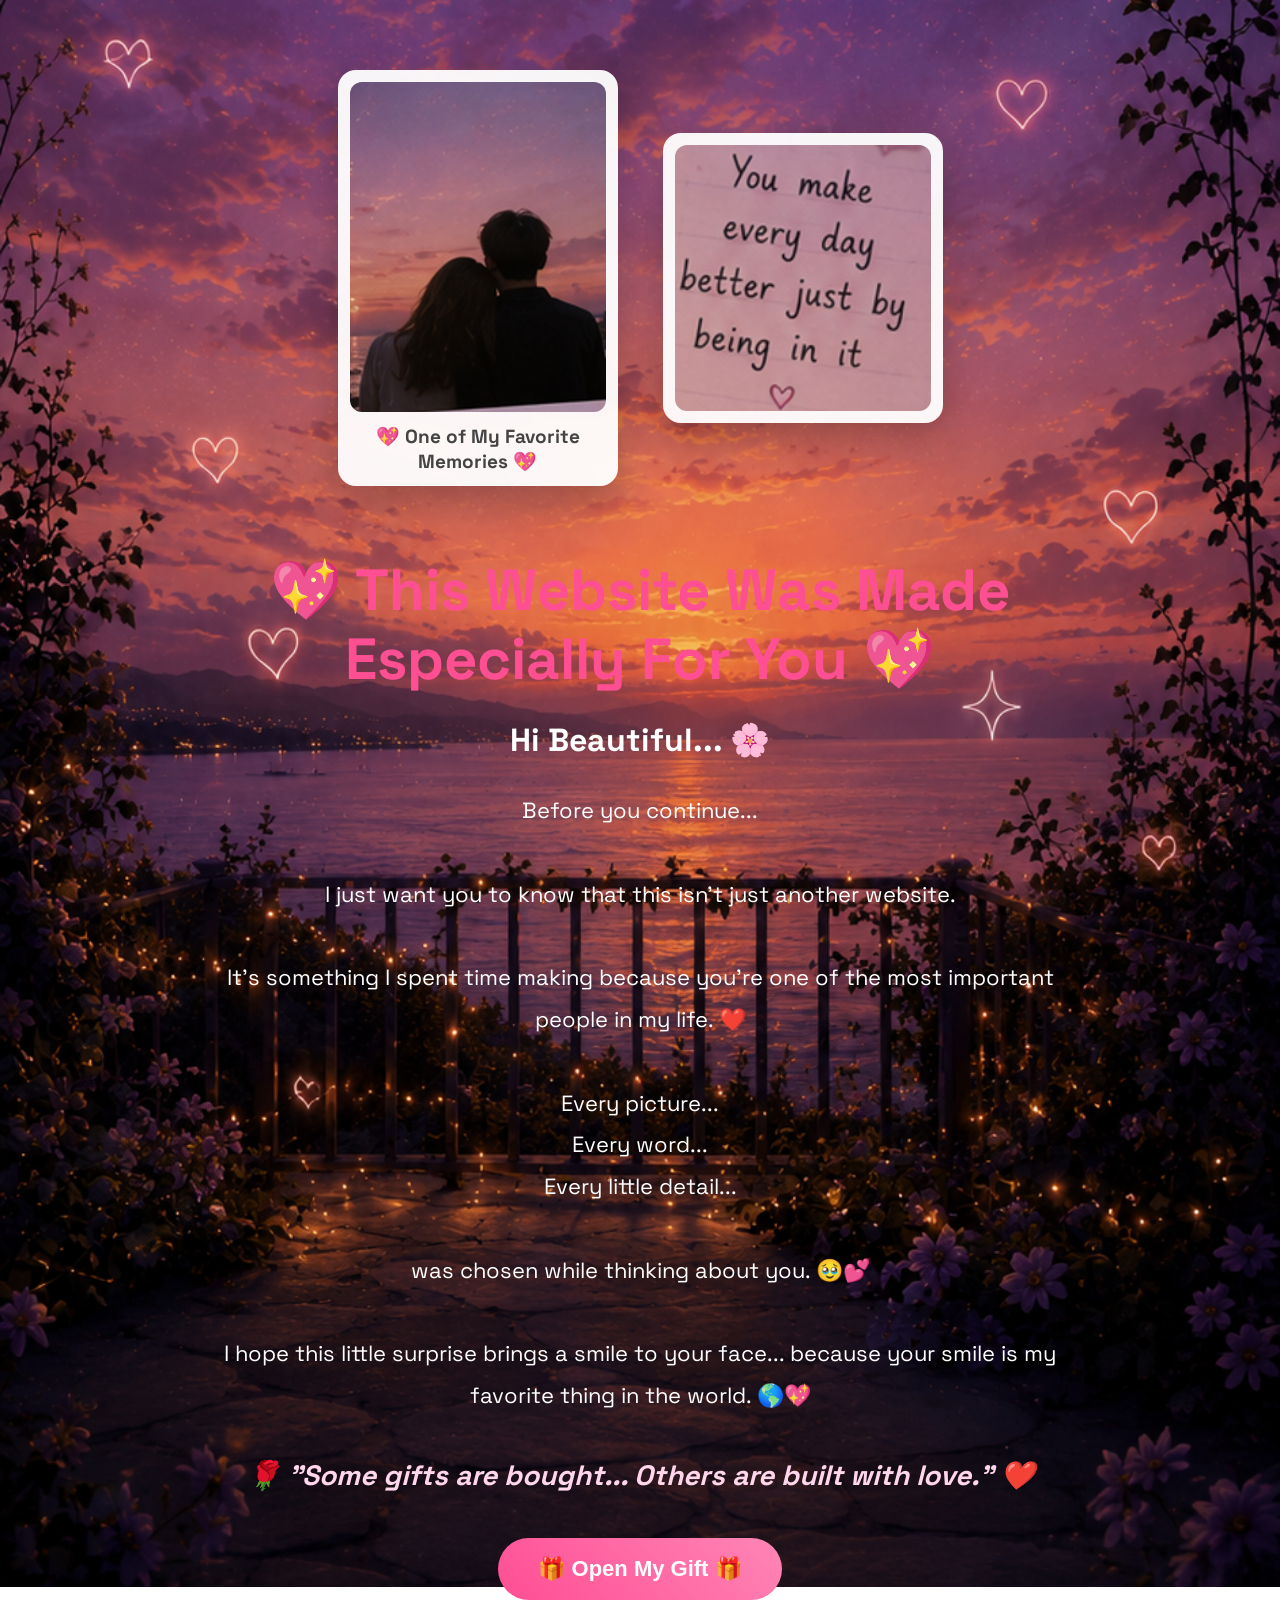
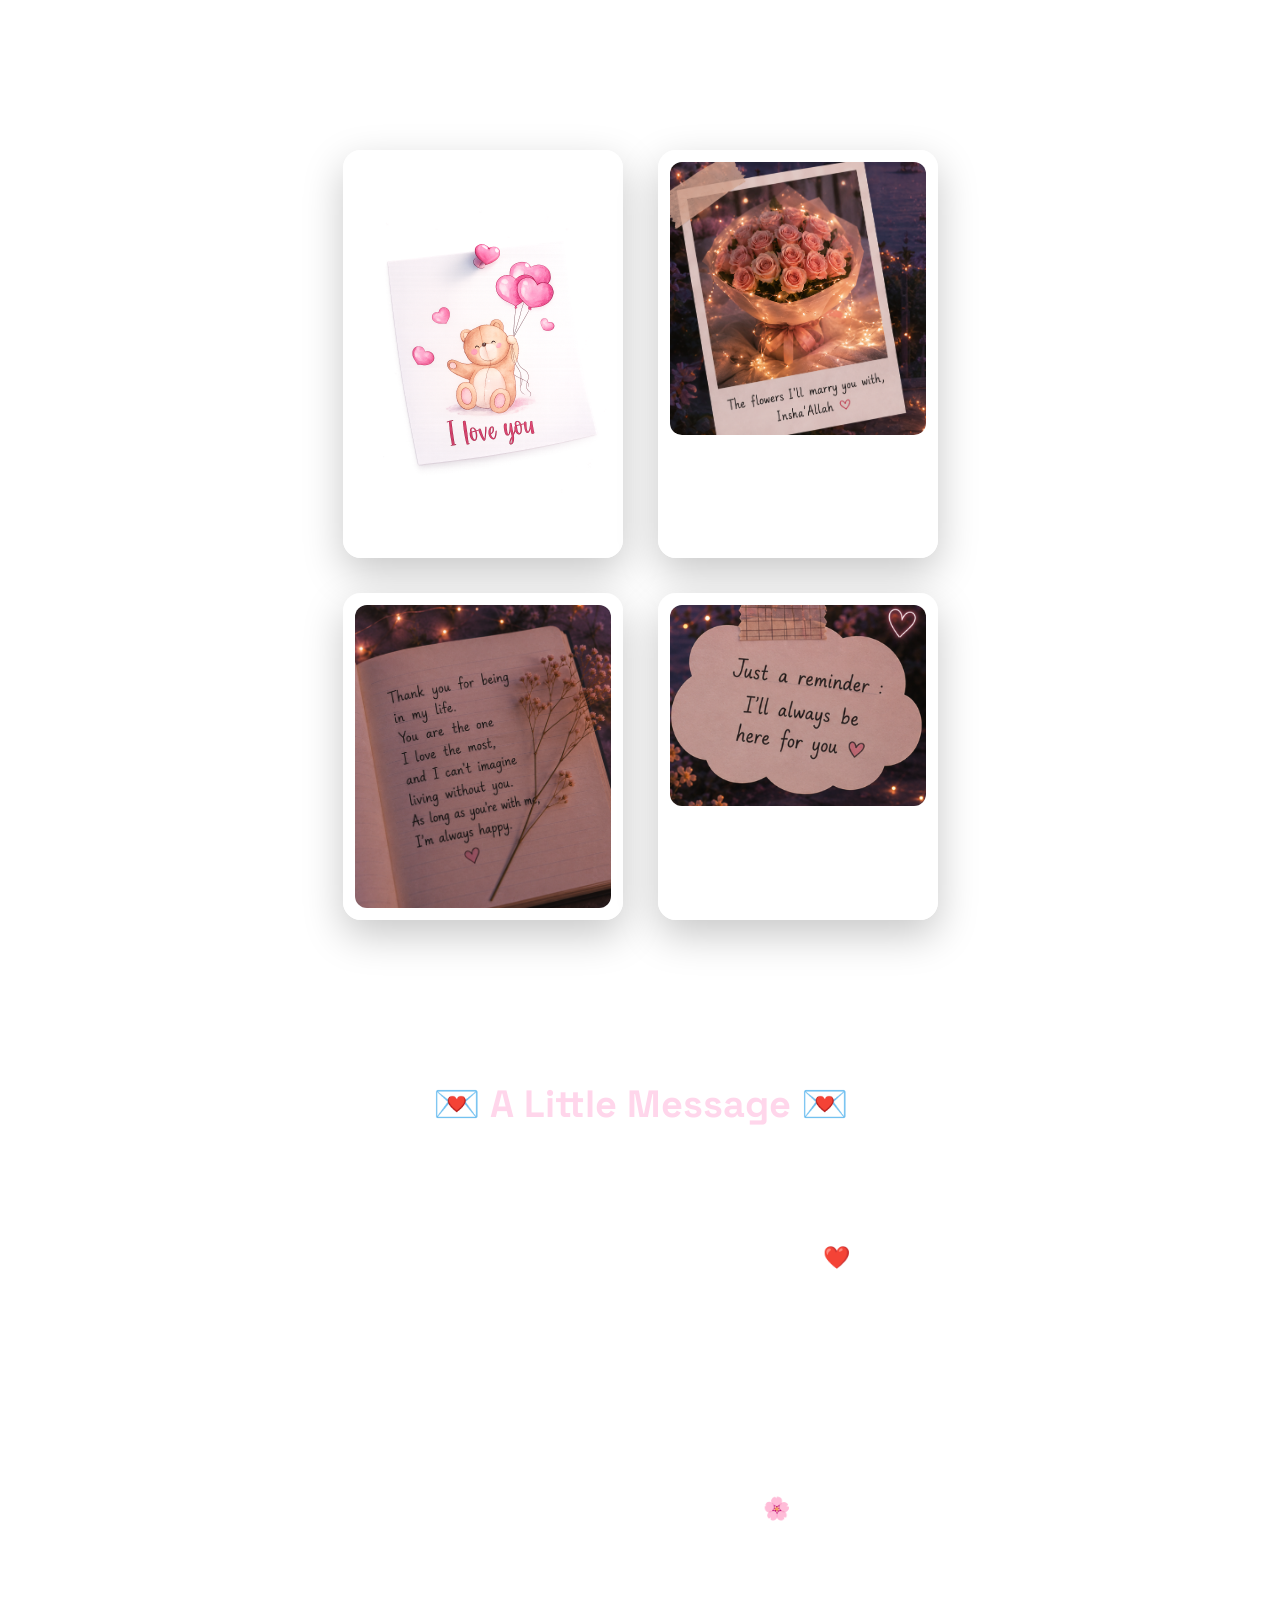
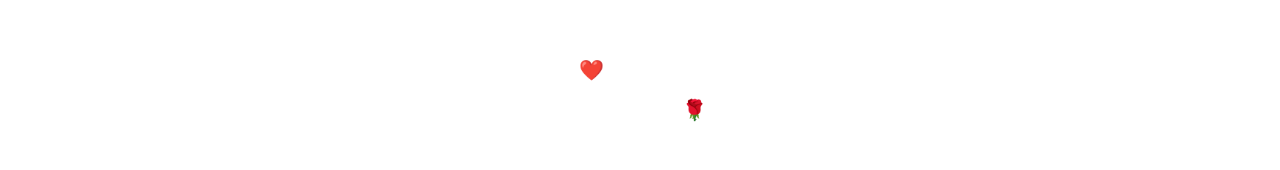
==== index.html @ cead7d9c "Rename website.html to index.html" ====
<!DOCTYPE html>
<html lang="en">

<head>

    <meta charset="UTF-8">

    <meta name="viewport" content="width=device-width, initial-scale=1.0">

    <title>For Farida ❤️</title>

    <!-- Google Font -->

    <link rel="preconnect" href="https://fonts.googleapis.com">

    <link rel="preconnect" href="https://fonts.gstatic.com" crossorigin>

    <link href="https://fonts.googleapis.com/css2?family=Space+Grotesk:wght@400;500;700&display=swap" rel="stylesheet">

    <link rel="stylesheet" href="website.css">
    <script src="js/main.js"></script>

</head>

<body>

<!-- ================= HERO ================= -->

<section class="hero">

<div class="top-cards">

<div class="card">

<img src="love-photo1.PNG" alt="memory">

<p>💖 One of My Favorite Memories 💖</p>

</div>

<div class="card">

<img src="love-note1.PNG" alt="love note">

</div>

</div>

<div class="hero-content">

<h1>

💖 This Website Was Made Especially For You 💖

</h1>

<h2>

Hi Beautiful... 🌸

</h2>

<p>

Before you continue...

<br><br>

I just want you to know that this isn't just another website.

<br><br>

It's something I spent time making because you're one of the most important people in my life. ❤️

<br><br>

Every picture...

<br>

Every word...

<br>

Every little detail...

<br><br>

was chosen while thinking about you. 🥹💕

<br><br>

I hope this little surprise brings a smile to your face...

because your smile is my favorite thing in the world. 🌎💖

</p>

<div class="quote">

🌹 "Some gifts are bought...

Others are built with love." ❤️

</div>

<a href="index2.html">

<button class="main-button">

🎁 Open My Gift 🎁

</button>

</a>

</div>

</section>

<!-- ================= GALLERY ================= -->

<section class="gallery">

<div class="gallery-card teddy">

<img src="teddy-bear-loving1.png" alt="teddy">

</div>

<div class="gallery-card">

<img src="love flowers.png" alt="flowers">

</div>

<div class="gallery-card">

<img src="message-in-book1.png" alt="book">

</div>

<div class="gallery-card">

<img src="love-cloud1.PNG" alt="cloud">

</div>

</section>

<!-- ================= LITTLE MESSAGE ================= -->

<section class="little-message">

<h2>

💌 A Little Message 💌

</h2>

<p>

Maybe this isn't the biggest gift...

<br><br>

But it's one I made with all my heart. ❤️

<br><br>

Every line of code...

Every animation...

Every picture...

Every tiny detail...

was created while thinking about you.

<br><br>

Thank you for making my days happier.

Thank you for every memory.

Thank you for simply being you. 🌸

</p>

</section>

<!-- ================= FOOTER ================= -->

<footer>

<p>

Made with ❤️ especially for

<strong>Farida</strong>

</p>

<p>

From Omar 🌹

</p>

</footer>

</body>

</html>
---- website.css ----
/* ==========================================
            GOOGLE FONT
========================================== */

*{
    margin:0;
    padding:0;
    box-sizing:border-box;
}

html{
    scroll-behavior:smooth;
}

body{

    font-family:'Space Grotesk',sans-serif;

    background-image:url("background-for-website1.png");

    background-size:cover;

    background-position:center;

    background-repeat:no-repeat;

    background-attachment:fixed;

    overflow-x:hidden;

}

/* ==========================================
                HERO
========================================== */

.hero{

    min-height:100vh;

    display:flex;

    flex-direction:column;

    justify-content:center;

    align-items:center;

    padding:70px 25px;

}

/* ==========================================
            TOP CARDS
========================================== */

.top-cards{

    display:flex;

    justify-content:center;

    align-items:center;

    gap:45px;

    flex-wrap:wrap;

    margin-bottom:70px;

}

/* ==========================================
                CARD
========================================== */

.card{

    width:280px;

    background:rgba(255,255,255,.95);

    border-radius:18px;

    padding:12px;

    box-shadow:0 15px 40px rgba(0,0,0,.25);

    backdrop-filter:blur(10px);

    transition:.35s;

    animation:fadeUp 1s ease;

}

.card:hover{

    transform:translateY(-10px) scale(1.04);

    box-shadow:0 25px 55px rgba(0,0,0,.35);

}

.card img{

    width:100%;

    display:block;

    border-radius:12px;

}

.card p{

    margin-top:12px;

    text-align:center;

    font-size:19px;

    font-weight:bold;

    color:#444;

}

/* ==========================================
            HERO CONTENT
========================================== */

.hero-content{

    width:min(900px,95%);

    text-align:center;

    animation:fadeUp 1.4s ease;

}

.hero-content h1{

    color:#ff4f93;

    font-size:58px;

    margin-bottom:25px;

    line-height:1.2;

}

.hero-content h2{

    color:white;

    font-size:32px;

    margin-bottom:30px;

}

.hero-content p{

    color:white;

    font-size:22px;

    line-height:1.9;

}

/* ==========================================
                QUOTE
========================================== */

.quote{

    margin-top:40px;

    color:#ffd6eb;

    font-size:28px;

    font-weight:bold;

    font-style:italic;

}

/* ==========================================
                BUTTON
========================================== */

.main-button{

    margin-top:45px;

    padding:18px 40px;

    border:none;

    border-radius:60px;

    cursor:pointer;

    font-size:22px;

    font-weight:bold;

    background:linear-gradient(45deg,#ff4d94,#ff86b6);

    color:white;

    transition:.35s;

    animation:pulse 2.5s infinite;

}

.main-button:hover{

    transform:scale(1.08);

    background:linear-gradient(45deg,#ff2f83,#ff6ba5);

}

/* ==========================================
                GALLERY
========================================== */

.gallery{

    width:100%;

    display:grid;

    grid-template-columns:repeat(2,280px);

    justify-content:center;

    gap:35px;

    padding:80px 20px;

}

.gallery-card{

    background:rgba(255,255,255,.95);

    border-radius:18px;

    padding:12px;

    box-shadow:0 15px 40px rgba(0,0,0,.22);

    transition:.35s;

    animation:fadeUp 1s ease;

}

.gallery-card:hover{

    transform:translateY(-10px);

}

.gallery-card img{

    width:100%;

    border-radius:12px;

    display:block;

}

/* ==========================================
            TEDDY FLOAT
========================================== */

.teddy{

    animation:float 4s ease-in-out infinite;

}

/* ==========================================
            LITTLE MESSAGE
========================================== */

.little-message{

    width:min(900px,92%);

    margin:40px auto;

    text-align:center;

    background:rgba(255,255,255,.12);

    backdrop-filter:blur(10px);

    border-radius:20px;

    padding:40px;

}

.little-message h2{

    color:#ffd6eb;

    font-size:38px;

    margin-bottom:25px;

}

.little-message p{

    color:white;

    font-size:22px;

    line-height:1.9;

}

/* ==========================================
                FOOTER
========================================== */

footer{

    padding:40px;

    text-align:center;

    color:white;

    font-size:20px;

    line-height:2;

}

/* ==========================================
            ANIMATIONS
========================================== */

@keyframes fadeUp{

    from{

        opacity:0;

        transform:translateY(40px);

    }

    to{

        opacity:1;

        transform:translateY(0);

    }

}

@keyframes pulse{

    0%{

        transform:scale(1);

    }

    50%{

        transform:scale(1.05);

    }

    100%{

        transform:scale(1);

    }

}

@keyframes float{

    0%{

        transform:translateY(0);

    }

    50%{

        transform:translateY(-12px);

    }

    100%{

        transform:translateY(0);

    }

}

/* ==========================================
            RESPONSIVE
========================================== */

@media(max-width:900px){

.hero-content h1{

font-size:42px;

}

.hero-content h2{

font-size:25px;

}

.hero-content p{

font-size:18px;

}

.gallery{

grid-template-columns:1fr;

}

.main-button{

width:90%;

}

}/* ==========================================
        JAVASCRIPT ANIMATIONS
========================================== */

.hidden{

opacity:0;

transform:translateY(50px);

transition:.8s ease;

}

.show{

opacity:1;

transform:translateY(0);

}

/* Floating Hearts */

.floating-heart{

position:fixed;

bottom:-30px;

animation:heartUp 6s linear forwards;

pointer-events:none;

z-index:999;

}

/* Mouse Hearts */

.mouse-heart{

position:absolute;

animation:mouseHeart 1s forwards;

pointer-events:none;

z-index:999;

}

@keyframes heartUp{

0%{

transform:translateY(0);

opacity:1;

}

100%{

transform:translateY(-900px);

opacity:0;

}

}

@keyframes mouseHeart{

0%{

transform:translate(-50%,-50%) scale(1);

opacity:1;

}

100%{

transform:translate(-50%,-120px) scale(0);

opacity:0;

}

}
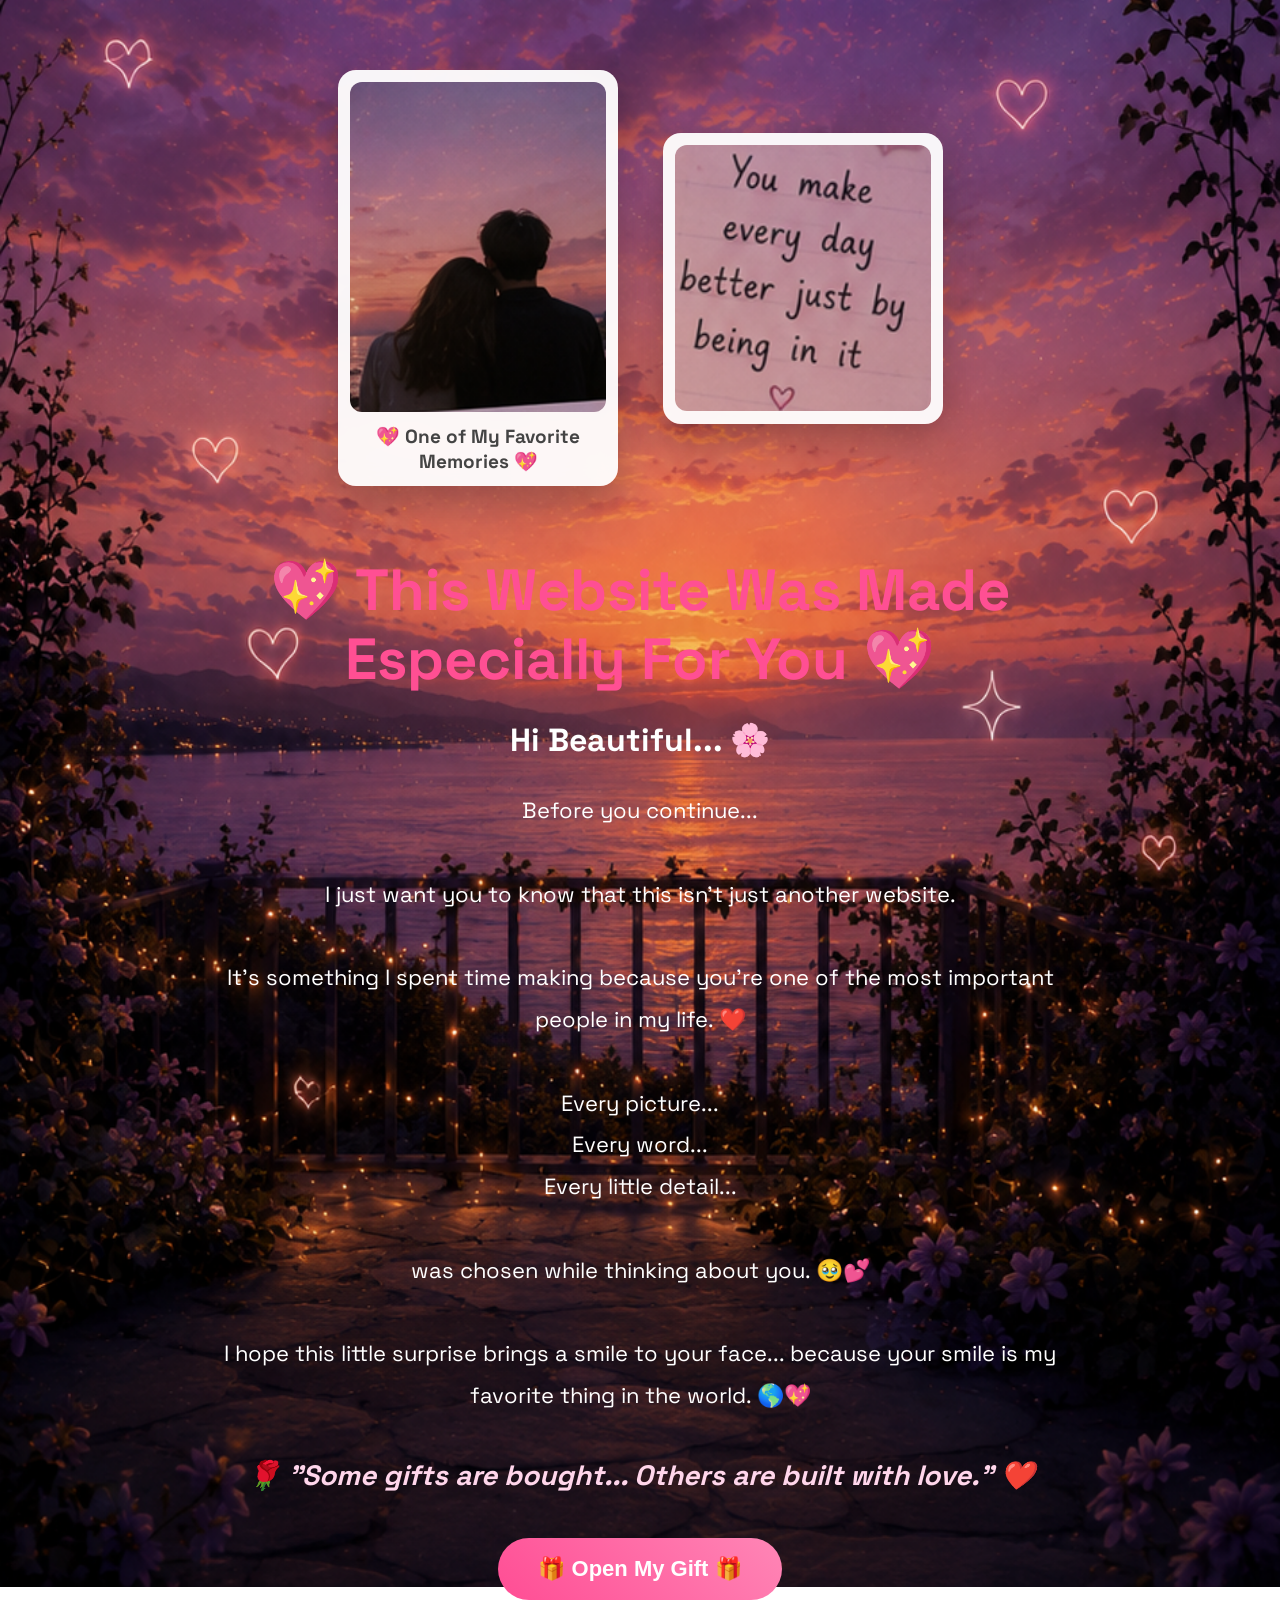
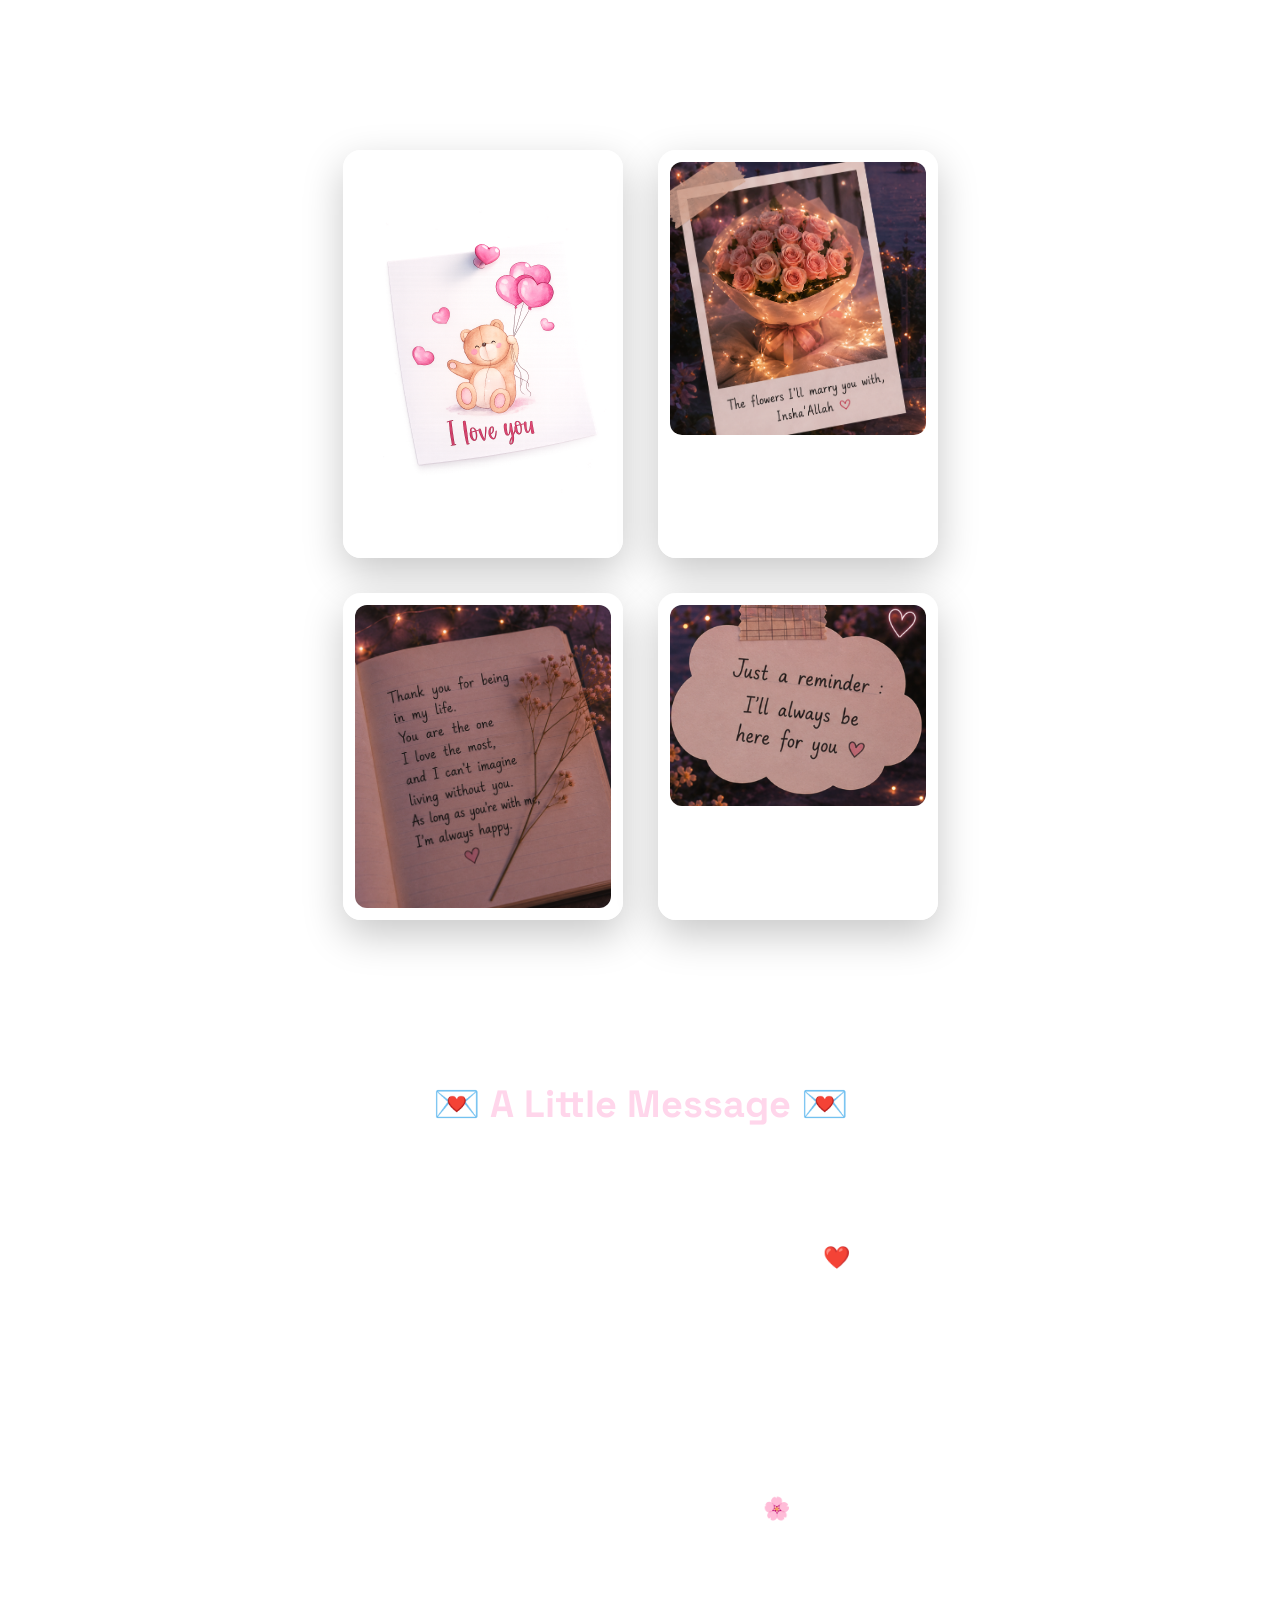
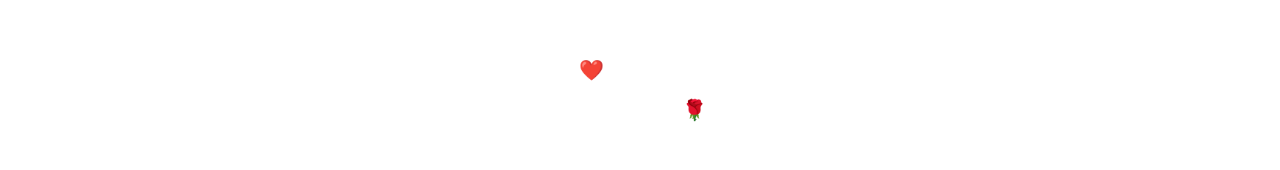
==== commit 2a0d7332: "Fix HTML encoding issues in index.html" ====
--- a/index.html
+++ b/index.html
@@ -213,3 +213,4 @@
 </body>
 
 </html>
+
